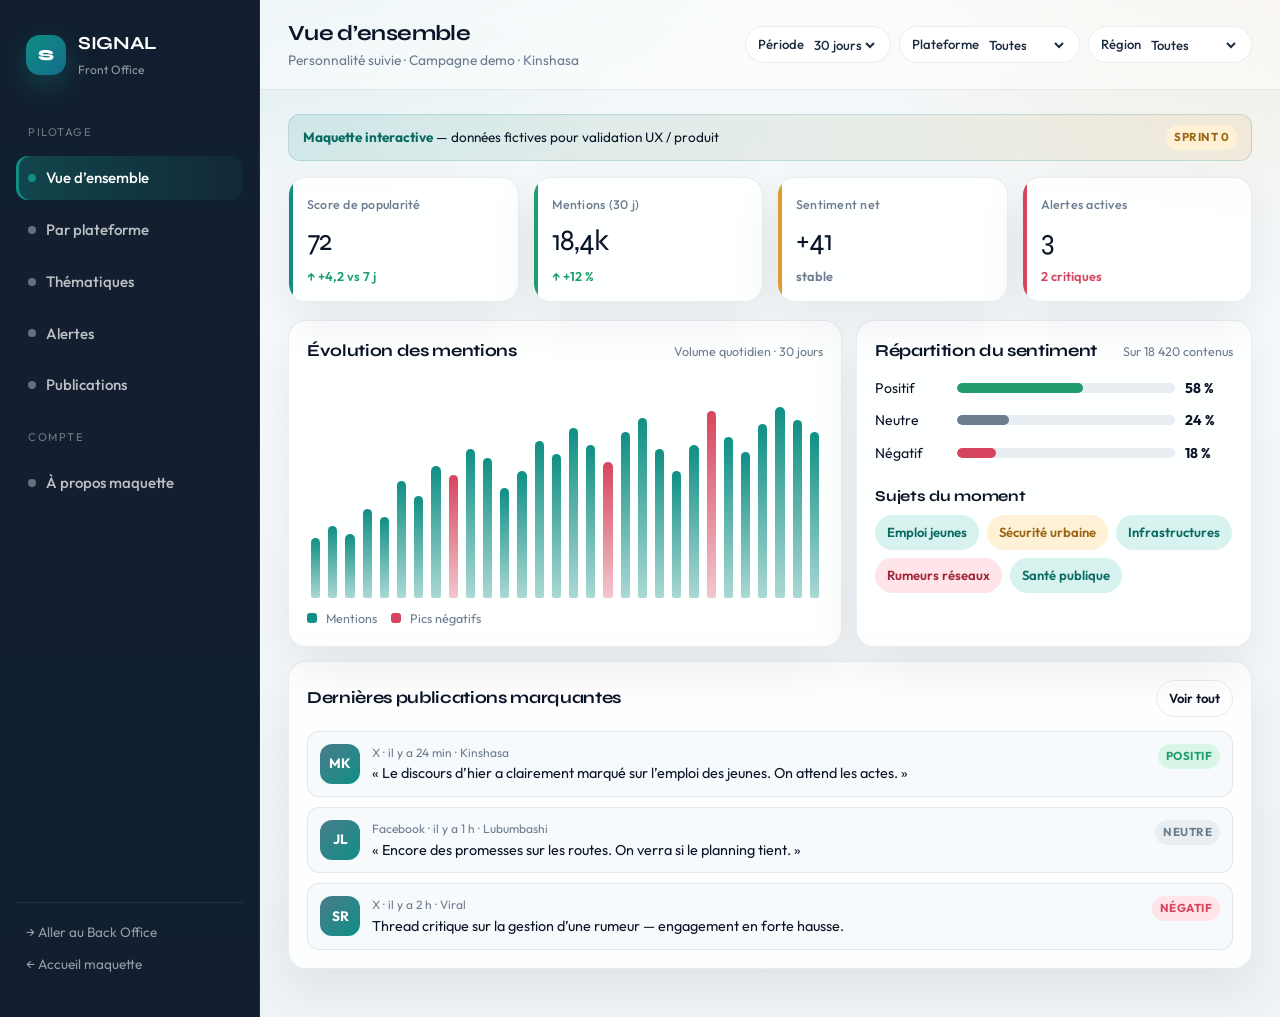
==== fo.html @ 2cfcccd9 "Publish SIGNAL mockup for GitHub Pages Co-authored-by: Cursor <cursoragent@cursor.com>" ====
<!DOCTYPE html>
<html lang="fr">
<head>
  <meta charset="UTF-8" />
  <meta name="viewport" content="width=device-width, initial-scale=1" />
  <title>SIGNAL — Front Office</title>
  <link rel="stylesheet" href="assets/styles.css" />
</head>
<body>
  <div class="app">
    <aside class="sidebar">
      <div class="brand">
        <div class="logo-mark">S</div>
        <div>
          <strong>SIGNAL</strong>
          <span>Front Office</span>
        </div>
      </div>

      <div class="nav-label">Pilotage</div>
      <button class="nav-item active" data-view="overview"><span class="dot"></span> Vue d’ensemble</button>
      <button class="nav-item" data-view="platforms"><span class="dot"></span> Par plateforme</button>
      <button class="nav-item" data-view="themes"><span class="dot"></span> Thématiques</button>
      <button class="nav-item" data-view="alerts"><span class="dot"></span> Alertes</button>
      <button class="nav-item" data-view="feed"><span class="dot"></span> Publications</button>

      <div class="nav-label">Compte</div>
      <button class="nav-item" data-view="about"><span class="dot"></span> À propos maquette</button>

      <div class="sidebar-foot">
        <a href="bo.html">→ Aller au Back Office</a>
        <a href="index.html">← Accueil maquette</a>
      </div>
    </aside>

    <div class="main">
      <header class="topbar">
        <div>
          <h1 id="page-title">Vue d’ensemble</h1>
          <div class="sub">Personnalité suivie · Campagne demo · Kinshasa</div>
        </div>
        <div class="filters">
          <label class="chip">Période
            <select>
              <option>7 jours</option>
              <option selected>30 jours</option>
              <option>90 jours</option>
            </select>
          </label>
          <label class="chip">Plateforme
            <select>
              <option selected>Toutes</option>
              <option>X / Twitter</option>
              <option>Facebook</option>
              <option>TikTok</option>
            </select>
          </label>
          <label class="chip">Région
            <select>
              <option selected>Toutes</option>
              <option>Kinshasa</option>
              <option>Lubumbashi</option>
              <option>Goma</option>
            </select>
          </label>
        </div>
      </header>

      <div class="content">
        <div class="mock-banner">
          <span><strong>Maquette interactive</strong> — données fictives pour validation UX / produit</span>
          <span class="badge warn">Sprint 0</span>
        </div>

        <!-- OVERVIEW -->
        <section class="view active" id="view-overview">
          <div class="metrics">
            <article class="metric" style="--accent:#0f8f84">
              <div class="label">Score de popularité</div>
              <div class="value">72</div>
              <div class="delta up">↑ +4,2 vs 7 j</div>
            </article>
            <article class="metric" style="--accent:#1f9d6c">
              <div class="label">Mentions (30 j)</div>
              <div class="value">18,4k</div>
              <div class="delta up">↑ +12 %</div>
            </article>
            <article class="metric" style="--accent:#e09b2d">
              <div class="label">Sentiment net</div>
              <div class="value">+41</div>
              <div class="delta flat">stable</div>
            </article>
            <article class="metric" style="--accent:#d6455d">
              <div class="label">Alertes actives</div>
              <div class="value">3</div>
              <div class="delta down">2 critiques</div>
            </article>
          </div>

          <div class="grid-2">
            <div class="panel">
              <div class="panel-h">
                <h2>Évolution des mentions</h2>
                <span class="hint">Volume quotidien · 30 jours</span>
              </div>
              <div class="chart" id="chart-mentions"></div>
              <div class="chart-legend">
                <span><i style="background:#0f8f84"></i> Mentions</span>
                <span><i style="background:#d6455d"></i> Pics négatifs</span>
              </div>
            </div>
            <div class="panel">
              <div class="panel-h">
                <h2>Répartition du sentiment</h2>
                <span class="hint">Sur 18 420 contenus</span>
              </div>
              <div class="sentiment">
                <div class="sent-row"><span>Positif</span><div class="sent-track"><div class="sent-fill pos"></div></div><strong>58 %</strong></div>
                <div class="sent-row"><span>Neutre</span><div class="sent-track"><div class="sent-fill neu"></div></div><strong>24 %</strong></div>
                <div class="sent-row"><span>Négatif</span><div class="sent-track"><div class="sent-fill neg"></div></div><strong>18 %</strong></div>
              </div>
              <div style="margin-top:22px">
                <div class="panel-h" style="margin-bottom:8px"><h2 style="font-size:0.95rem">Sujets du moment</h2></div>
                <div class="topics">
                  <span class="tag">Emploi jeunes</span>
                  <span class="tag hot">Sécurité urbaine</span>
                  <span class="tag">Infrastructures</span>
                  <span class="tag risk">Rumeurs réseaux</span>
                  <span class="tag">Santé publique</span>
                </div>
              </div>
            </div>
          </div>

          <div class="panel">
            <div class="panel-h">
              <h2>Dernières publications marquantes</h2>
              <button class="btn btn-ghost" data-goto="feed" style="padding:8px 12px;font-size:0.82rem">Voir tout</button>
            </div>
            <div class="feed">
              <div class="feed-item">
                <div class="avatar">MK</div>
                <div>
                  <div class="meta">X · il y a 24 min · Kinshasa</div>
                  <div class="text">« Le discours d’hier a clairement marqué sur l’emploi des jeunes. On attend les actes. »</div>
                </div>
                <span class="badge pos">Positif</span>
              </div>
              <div class="feed-item">
                <div class="avatar">JL</div>
                <div>
                  <div class="meta">Facebook · il y a 1 h · Lubumbashi</div>
                  <div class="text">« Encore des promesses sur les routes. On verra si le planning tient. »</div>
                </div>
                <span class="badge neu">Neutre</span>
              </div>
              <div class="feed-item">
                <div class="avatar">SR</div>
                <div>
                  <div class="meta">X · il y a 2 h · Viral</div>
                  <div class="text">Thread critique sur la gestion d’une rumeur — engagement en forte hausse.</div>
                </div>
                <span class="badge neg">Négatif</span>
              </div>
            </div>
          </div>
        </section>

        <!-- PLATFORMS -->
        <section class="view" id="view-platforms">
          <div class="platform-row">
            <div class="platform">
              <h3>X / Twitter</h3>
              <div class="stat"><span>Mentions</span><strong>9 820</strong></div>
              <div class="stat"><span>Engagement</span><strong>4,8 %</strong></div>
              <div class="stat"><span>Sentiment +</span><strong>54 %</strong></div>
              <div class="spark" data-spark="8,14,10,18,22,16,25,20,28,19"></div>
            </div>
            <div class="platform">
              <h3>Facebook</h3>
              <div class="stat"><span>Mentions</span><strong>6 140</strong></div>
              <div class="stat"><span>Partages</span><strong>2 310</strong></div>
              <div class="stat"><span>Sentiment +</span><strong>61 %</strong></div>
              <div class="spark" data-spark="5,9,12,11,15,14,18,16,17,21"></div>
            </div>
            <div class="platform">
              <h3>TikTok</h3>
              <div class="stat"><span>Mentions</span><strong>2 460</strong></div>
              <div class="stat"><span>Vues est.</span><strong>1,2 M</strong></div>
              <div class="stat"><span>Sentiment +</span><strong>49 %</strong></div>
              <div class="spark" data-spark="3,4,8,6,12,20,18,24,22,30"></div>
            </div>
          </div>
          <div class="panel" style="margin-top:14px">
            <div class="panel-h">
              <h2>Lecture stratégique</h2>
            </div>
            <p style="color:var(--neu);font-size:0.95rem;max-width:70ch">
              X concentre le débat et les controverses. Facebook porte davantage le relais communautaire positif.
              TikTok reste partiel en V1 (selon accès API) mais montre une viralité jeune à surveiller.
            </p>
          </div>
        </section>

        <!-- THEMES -->
        <section class="view" id="view-themes">
          <div class="grid-2">
            <div class="panel">
              <div class="panel-h"><h2>Sujets dominants</h2><span class="hint">Cliquables (maquette)</span></div>
              <div class="topics" style="margin-bottom:18px">
                <button class="tag" type="button">Emploi jeunes · 22 %</button>
                <button class="tag hot" type="button">Sécurité urbaine · 18 %</button>
                <button class="tag" type="button">Infrastructures · 15 %</button>
                <button class="tag risk" type="button">Rumeurs · 11 %</button>
                <button class="tag" type="button">Santé · 9 %</button>
                <button class="tag" type="button">Éducation · 8 %</button>
              </div>
              <div class="chart" id="chart-themes"></div>
            </div>
            <div class="panel">
              <div class="panel-h"><h2>Points de crispation</h2></div>
              <div class="alert-list">
                <div class="alert watch">
                  <div class="alert-ico">!</div>
                  <div>
                    <strong>Sécurité urbaine</strong>
                    <div class="meta" style="color:var(--neu);font-size:0.82rem;margin-top:4px">Hausse des mentions négatives le soir · 48 h</div>
                  </div>
                  <span class="badge warn">Watch</span>
                </div>
                <div class="alert critical">
                  <div class="alert-ico">↑</div>
                  <div>
                    <strong>Rumeurs réseaux</strong>
                    <div class="meta" style="color:var(--neu);font-size:0.82rem;margin-top:4px">Pic d’engagement +210 % vs moyenne</div>
                  </div>
                  <span class="badge neg">Critique</span>
                </div>
              </div>
            </div>
          </div>
        </section>

        <!-- ALERTS -->
        <section class="view" id="view-alerts">
          <div class="metrics" style="grid-template-columns:repeat(3,1fr)">
            <article class="metric" style="--accent:#d6455d"><div class="label">Critiques</div><div class="value">2</div></article>
            <article class="metric" style="--accent:#e09b2d"><div class="label">À surveiller</div><div class="value">1</div></article>
            <article class="metric" style="--accent:#0f8f84"><div class="label">Résolues (7 j)</div><div class="value">5</div></article>
          </div>
          <div class="panel">
            <div class="panel-h"><h2>File d’alertes</h2></div>
            <div class="alert-list">
              <div class="alert critical">
                <div class="alert-ico">↑</div>
                <div>
                  <strong>Pic de mentions négatives — Rumeurs</strong>
                  <div style="color:var(--neu);font-size:0.85rem;margin-top:4px">Détecté il y a 46 min · X · Seuil volume ×2,1</div>
                </div>
                <span class="badge neg">Critique</span>
              </div>
              <div class="alert critical">
                <div class="alert-ico">⚡</div>
                <div>
                  <strong>Viralité soudaine d’un thread critique</strong>
                  <div style="color:var(--neu);font-size:0.85rem;margin-top:4px">Il y a 2 h · X · Engagement anormal</div>
                </div>
                <span class="badge neg">Critique</span>
              </div>
              <div class="alert watch">
                <div class="alert-ico">~</div>
                <div>
                  <strong>Sécurité urbaine — tonalité en baisse le soir</strong>
                  <div style="color:var(--neu);font-size:0.85rem;margin-top:4px">Il y a 5 h · Multi-plateformes</div>
                </div>
                <span class="badge warn">Watch</span>
              </div>
            </div>
          </div>
        </section>

        <!-- FEED -->
        <section class="view" id="view-feed">
          <div class="toolbar">
            <input class="input" type="search" placeholder="Rechercher une publication…" />
            <div class="pill-switch">
              <button class="active" type="button">Tous</button>
              <button type="button">Positif</button>
              <button type="button">Négatif</button>
            </div>
            <button class="btn btn-ghost" type="button">Export Excel</button>
          </div>
          <div class="panel">
            <div class="feed" id="full-feed"></div>
          </div>
        </section>

        <!-- ABOUT -->
        <section class="view" id="view-about">
          <div class="panel">
            <div class="panel-h"><h2>Objectif de cette maquette</h2></div>
            <p style="max-width:65ch;color:var(--neu);margin-bottom:14px">
              Valider avec M. Akim l’ergonomie du Front Office avant développement :
              hiérarchie visuelle, filtres, vues métier, alertes et lisibilité décideur.
            </p>
            <div class="topics">
              <span class="tag">Non technique</span>
              <span class="tag">Lecture rapide</span>
              <span class="tag hot">Mobile-friendly</span>
              <span class="tag">Pack C · 3 mois</span>
            </div>
          </div>
        </section>
      </div>
    </div>
  </div>
  <script src="assets/app.js"></script>
</body>
</html>
---- assets/styles.css ----
/* SIGNAL — Design system maquette */
@import url('https://fonts.googleapis.com/css2?family=Outfit:wght@300;400;500;600;700&family=Syne:wght@600;700;800&display=swap');

:root {
  --ink: #0a1628;
  --ink-soft: #1c2d42;
  --mist: #e8eef2;
  --paper: #f7fafc;
  --white: #ffffff;
  --teal: #0f8f84;
  --teal-deep: #0a6b63;
  --teal-soft: #d8f3ef;
  --amber: #e09b2d;
  --amber-soft: #fff1d6;
  --rose: #d6455d;
  --rose-soft: #ffe4e9;
  --pos: #1f9d6c;
  --pos-soft: #d9f5e8;
  --neg: #d6455d;
  --neu: #6b7c8f;
  --line: rgba(10, 22, 40, 0.08);
  --shadow: 0 18px 50px rgba(10, 22, 40, 0.08);
  --radius: 18px;
  --radius-sm: 12px;
  --nav-w: 260px;
  --font-display: "Syne", sans-serif;
  --font-body: "Outfit", sans-serif;
}

*, *::before, *::after { box-sizing: border-box; margin: 0; padding: 0; }

html { scroll-behavior: smooth; }

body {
  font-family: var(--font-body);
  color: var(--ink);
  background:
    radial-gradient(1200px 600px at 10% -10%, rgba(15, 143, 132, 0.16), transparent 55%),
    radial-gradient(900px 500px at 100% 0%, rgba(224, 155, 45, 0.12), transparent 50%),
    linear-gradient(180deg, #f3f7fa 0%, var(--paper) 40%, #eef3f7 100%);
  min-height: 100vh;
  line-height: 1.45;
  -webkit-font-smoothing: antialiased;
}

a { color: inherit; text-decoration: none; }
button { font: inherit; cursor: pointer; border: none; background: none; }
img { max-width: 100%; display: block; }

/* —— Entry / gate —— */
.gate {
  min-height: 100vh;
  display: grid;
  place-items: center;
  padding: 40px 24px;
}

.gate-inner {
  width: min(1080px, 100%);
  animation: rise 0.7s ease both;
}

@keyframes rise {
  from { opacity: 0; transform: translateY(18px); }
  to { opacity: 1; transform: none; }
}

.gate-brand {
  display: flex;
  align-items: center;
  gap: 14px;
  margin-bottom: 28px;
}

.logo-mark {
  width: 48px;
  height: 48px;
  border-radius: 14px;
  background: linear-gradient(135deg, var(--teal), #146b8a);
  display: grid;
  place-items: center;
  color: white;
  font-family: var(--font-display);
  font-weight: 800;
  font-size: 1.1rem;
  box-shadow: 0 10px 30px rgba(15, 143, 132, 0.35);
}

.gate-brand h1 {
  font-family: var(--font-display);
  font-size: 2rem;
  letter-spacing: -0.03em;
  line-height: 1;
}

.gate-brand p {
  color: var(--neu);
  font-size: 0.95rem;
  margin-top: 4px;
}

.gate-hero {
  background: linear-gradient(135deg, rgba(10, 22, 40, 0.96), rgba(15, 80, 90, 0.92));
  color: white;
  border-radius: 28px;
  padding: 42px 44px;
  margin-bottom: 28px;
  position: relative;
  overflow: hidden;
}

.gate-hero::after {
  content: "";
  position: absolute;
  inset: auto -10% -40% 40%;
  height: 280px;
  background: radial-gradient(circle, rgba(15, 143, 132, 0.45), transparent 65%);
  pointer-events: none;
}

.gate-hero h2 {
  font-family: var(--font-display);
  font-size: clamp(1.8rem, 4vw, 2.6rem);
  letter-spacing: -0.04em;
  max-width: 14ch;
  margin-bottom: 12px;
  position: relative;
  z-index: 1;
}

.gate-hero p {
  max-width: 46ch;
  color: rgba(255, 255, 255, 0.78);
  font-size: 1.05rem;
  position: relative;
  z-index: 1;
}

.gate-grid {
  display: grid;
  grid-template-columns: repeat(2, 1fr);
  gap: 18px;
}

@media (max-width: 800px) {
  .gate-grid { grid-template-columns: 1fr; }
  .gate-hero { padding: 28px; }
}

.gate-card {
  background: rgba(255, 255, 255, 0.82);
  backdrop-filter: blur(12px);
  border: 1px solid var(--line);
  border-radius: 24px;
  padding: 28px;
  transition: transform 0.25s ease, box-shadow 0.25s ease;
  box-shadow: var(--shadow);
}

.gate-card:hover {
  transform: translateY(-4px);
  box-shadow: 0 24px 60px rgba(10, 22, 40, 0.12);
}

.gate-card .eyebrow {
  font-size: 0.75rem;
  letter-spacing: 0.12em;
  text-transform: uppercase;
  color: var(--teal);
  font-weight: 600;
  margin-bottom: 10px;
}

.gate-card h3 {
  font-family: var(--font-display);
  font-size: 1.45rem;
  letter-spacing: -0.03em;
  margin-bottom: 8px;
}

.gate-card p {
  color: var(--neu);
  margin-bottom: 22px;
  font-size: 0.98rem;
}

.btn {
  display: inline-flex;
  align-items: center;
  gap: 8px;
  padding: 12px 18px;
  border-radius: 999px;
  font-weight: 600;
  font-size: 0.95rem;
  transition: transform 0.15s ease, background 0.15s ease;
}

.btn:active { transform: scale(0.98); }

.btn-primary {
  background: var(--ink);
  color: white;
}

.btn-primary:hover { background: var(--ink-soft); }

.btn-teal {
  background: var(--teal);
  color: white;
}

.btn-teal:hover { background: var(--teal-deep); }

.btn-ghost {
  background: transparent;
  border: 1px solid var(--line);
  color: var(--ink);
}

.btn-ghost:hover { background: var(--mist); }

/* —— App shell —— */
.app {
  display: grid;
  grid-template-columns: var(--nav-w) 1fr;
  min-height: 100vh;
}

@media (max-width: 980px) {
  .app { grid-template-columns: 1fr; }
  .sidebar { position: sticky; top: 0; z-index: 20; }
}

.sidebar {
  background: rgba(10, 22, 40, 0.96);
  color: white;
  padding: 22px 16px;
  display: flex;
  flex-direction: column;
  gap: 8px;
  border-right: 1px solid rgba(255, 255, 255, 0.06);
}

.sidebar .brand {
  display: flex;
  align-items: center;
  gap: 12px;
  padding: 8px 10px 22px;
}

.sidebar .brand .logo-mark {
  width: 40px;
  height: 40px;
  font-size: 0.95rem;
}

.sidebar .brand strong {
  font-family: var(--font-display);
  font-size: 1.15rem;
  display: block;
  letter-spacing: -0.02em;
}

.sidebar .brand span {
  font-size: 0.75rem;
  color: rgba(255, 255, 255, 0.55);
}

.nav-label {
  font-size: 0.7rem;
  letter-spacing: 0.14em;
  text-transform: uppercase;
  color: rgba(255, 255, 255, 0.4);
  padding: 14px 12px 8px;
}

.nav-item {
  display: flex;
  align-items: center;
  gap: 10px;
  padding: 11px 12px;
  border-radius: 12px;
  color: rgba(255, 255, 255, 0.72);
  font-weight: 500;
  font-size: 0.94rem;
  transition: background 0.15s ease, color 0.15s ease;
}

.nav-item:hover {
  background: rgba(255, 255, 255, 0.06);
  color: white;
}

.nav-item.active {
  background: linear-gradient(90deg, rgba(15, 143, 132, 0.35), rgba(15, 143, 132, 0.08));
  color: white;
  box-shadow: inset 3px 0 0 var(--teal);
}

.nav-item .dot {
  width: 8px;
  height: 8px;
  border-radius: 50%;
  background: currentColor;
  opacity: 0.5;
}

.nav-item.active .dot { background: var(--teal); opacity: 1; }

.sidebar-foot {
  margin-top: auto;
  padding: 14px 10px;
  border-top: 1px solid rgba(255, 255, 255, 0.08);
}

.sidebar-foot a {
  display: block;
  color: rgba(255, 255, 255, 0.55);
  font-size: 0.85rem;
  padding: 6px 0;
}

.sidebar-foot a:hover { color: white; }

.main {
  display: flex;
  flex-direction: column;
  min-width: 0;
}

.topbar {
  display: flex;
  align-items: center;
  justify-content: space-between;
  gap: 16px;
  padding: 18px 28px;
  border-bottom: 1px solid var(--line);
  background: rgba(255, 255, 255, 0.55);
  backdrop-filter: blur(14px);
  position: sticky;
  top: 0;
  z-index: 10;
}

.topbar h1 {
  font-family: var(--font-display);
  font-size: 1.35rem;
  letter-spacing: -0.03em;
}

.topbar .sub {
  color: var(--neu);
  font-size: 0.86rem;
  margin-top: 2px;
}

.filters {
  display: flex;
  flex-wrap: wrap;
  gap: 8px;
  align-items: center;
}

.chip {
  display: inline-flex;
  align-items: center;
  gap: 6px;
  padding: 8px 12px;
  border-radius: 999px;
  background: white;
  border: 1px solid var(--line);
  font-size: 0.82rem;
  font-weight: 500;
  color: var(--ink-soft);
}

.chip select {
  border: none;
  background: transparent;
  font: inherit;
  color: inherit;
  outline: none;
  cursor: pointer;
}

.content {
  padding: 24px 28px 48px;
  animation: rise 0.45s ease both;
}

.view { display: none; }
.view.active { display: block; }

/* —— Metrics —— */
.metrics {
  display: grid;
  grid-template-columns: repeat(4, 1fr);
  gap: 14px;
  margin-bottom: 18px;
}

@media (max-width: 1100px) {
  .metrics { grid-template-columns: repeat(2, 1fr); }
}

@media (max-width: 560px) {
  .metrics { grid-template-columns: 1fr; }
}

.metric {
  background: rgba(255, 255, 255, 0.88);
  border: 1px solid var(--line);
  border-radius: var(--radius);
  padding: 18px 18px 16px;
  box-shadow: var(--shadow);
  position: relative;
  overflow: hidden;
}

.metric::before {
  content: "";
  position: absolute;
  inset: 0 auto 0 0;
  width: 4px;
  background: var(--accent, var(--teal));
}

.metric .label {
  font-size: 0.78rem;
  color: var(--neu);
  font-weight: 500;
  letter-spacing: 0.02em;
}

.metric .value {
  font-family: var(--font-display);
  font-size: 1.85rem;
  letter-spacing: -0.04em;
  margin: 6px 0 4px;
}

.metric .delta {
  font-size: 0.8rem;
  font-weight: 600;
}

.delta.up { color: var(--pos); }
.delta.down { color: var(--neg); }
.delta.flat { color: var(--neu); }

/* —— Layout panels —— */
.grid-2 {
  display: grid;
  grid-template-columns: 1.4fr 1fr;
  gap: 14px;
  margin-bottom: 14px;
}

.grid-3 {
  display: grid;
  grid-template-columns: repeat(3, 1fr);
  gap: 14px;
  margin-bottom: 14px;
}

@media (max-width: 980px) {
  .grid-2, .grid-3 { grid-template-columns: 1fr; }
}

.panel {
  background: rgba(255, 255, 255, 0.88);
  border: 1px solid var(--line);
  border-radius: var(--radius);
  padding: 18px;
  box-shadow: var(--shadow);
}

.panel-h {
  display: flex;
  align-items: center;
  justify-content: space-between;
  margin-bottom: 14px;
  gap: 10px;
}

.panel-h h2 {
  font-family: var(--font-display);
  font-size: 1.05rem;
  letter-spacing: -0.02em;
}

.panel-h .hint {
  font-size: 0.78rem;
  color: var(--neu);
}

/* —— Chart fake —— */
.chart {
  height: 220px;
  display: flex;
  align-items: flex-end;
  gap: 8px;
  padding: 8px 4px 0;
}

.chart .bar {
  flex: 1;
  border-radius: 8px 8px 4px 4px;
  background: linear-gradient(180deg, var(--teal), rgba(15, 143, 132, 0.35));
  min-height: 12px;
  position: relative;
  transition: filter 0.15s ease;
}

.chart .bar:hover { filter: brightness(1.08); }

.chart .bar.neg {
  background: linear-gradient(180deg, var(--rose), rgba(214, 69, 93, 0.3));
}

.chart-legend {
  display: flex;
  gap: 14px;
  margin-top: 12px;
  font-size: 0.78rem;
  color: var(--neu);
}

.chart-legend i {
  display: inline-block;
  width: 10px;
  height: 10px;
  border-radius: 3px;
  margin-right: 6px;
}

/* —— Sentiment —— */
.sentiment {
  display: grid;
  gap: 12px;
}

.sent-row {
  display: grid;
  grid-template-columns: 72px 1fr 48px;
  gap: 10px;
  align-items: center;
  font-size: 0.88rem;
}

.sent-track {
  height: 10px;
  background: var(--mist);
  border-radius: 999px;
  overflow: hidden;
}

.sent-fill {
  height: 100%;
  border-radius: inherit;
}

.sent-fill.pos { background: var(--pos); width: 58%; }
.sent-fill.neu { background: var(--neu); width: 24%; }
.sent-fill.neg { background: var(--neg); width: 18%; }

/* —— Topics / tags —— */
.topics {
  display: flex;
  flex-wrap: wrap;
  gap: 8px;
}

.tag {
  padding: 8px 12px;
  border-radius: 999px;
  background: var(--teal-soft);
  color: var(--teal-deep);
  font-size: 0.82rem;
  font-weight: 600;
}

.tag.hot { background: var(--amber-soft); color: #9a6410; }
.tag.risk { background: var(--rose-soft); color: #a0273b; }

/* —— Feed —— */
.feed { display: grid; gap: 10px; }

.feed-item {
  display: grid;
  grid-template-columns: auto 1fr auto;
  gap: 12px;
  padding: 12px;
  border-radius: var(--radius-sm);
  border: 1px solid var(--line);
  background: var(--paper);
}

.avatar {
  width: 40px;
  height: 40px;
  border-radius: 12px;
  background: linear-gradient(135deg, #4a7c8c, #0f8f84);
  color: white;
  display: grid;
  place-items: center;
  font-weight: 700;
  font-size: 0.85rem;
}

.feed-item .meta {
  font-size: 0.75rem;
  color: var(--neu);
  margin-bottom: 2px;
}

.feed-item .text {
  font-size: 0.9rem;
}

.badge {
  display: inline-flex;
  align-items: center;
  padding: 4px 8px;
  border-radius: 999px;
  font-size: 0.72rem;
  font-weight: 700;
  text-transform: uppercase;
  letter-spacing: 0.04em;
  height: fit-content;
}

.badge.pos { background: var(--pos-soft); color: var(--pos); }
.badge.neg { background: var(--rose-soft); color: var(--neg); }
.badge.neu { background: var(--mist); color: var(--neu); }
.badge.warn { background: var(--amber-soft); color: #9a6410; }

/* —— Platform tabs —— */
.platform-row {
  display: grid;
  grid-template-columns: repeat(3, 1fr);
  gap: 12px;
}

.platform {
  border: 1px solid var(--line);
  border-radius: var(--radius);
  padding: 16px;
  background: white;
}

.platform h3 {
  font-family: var(--font-display);
  font-size: 1rem;
  margin-bottom: 10px;
}

.platform .stat {
  display: flex;
  justify-content: space-between;
  font-size: 0.85rem;
  padding: 6px 0;
  border-bottom: 1px dashed var(--line);
}

.platform .stat:last-child { border-bottom: none; }

/* —— Alerts —— */
.alert-list { display: grid; gap: 10px; }

.alert {
  display: grid;
  grid-template-columns: auto 1fr auto;
  gap: 12px;
  align-items: start;
  padding: 14px;
  border-radius: var(--radius-sm);
  border: 1px solid var(--line);
  background: white;
}

.alert.critical { border-color: rgba(214, 69, 93, 0.35); background: #fff8f9; }
.alert.watch { border-color: rgba(224, 155, 45, 0.4); background: #fffbf2; }

.alert-ico {
  width: 36px;
  height: 36px;
  border-radius: 10px;
  display: grid;
  place-items: center;
  font-weight: 800;
  font-size: 0.85rem;
}

.alert.critical .alert-ico { background: var(--rose-soft); color: var(--rose); }
.alert.watch .alert-ico { background: var(--amber-soft); color: #9a6410; }

/* —— Tables (BO) —— */
.table-wrap { overflow: auto; }

table {
  width: 100%;
  border-collapse: collapse;
  font-size: 0.88rem;
}

th {
  text-align: left;
  font-size: 0.72rem;
  letter-spacing: 0.08em;
  text-transform: uppercase;
  color: var(--neu);
  padding: 10px 12px;
  border-bottom: 1px solid var(--line);
}

td {
  padding: 12px;
  border-bottom: 1px solid var(--line);
  vertical-align: middle;
}

tr:hover td { background: rgba(15, 143, 132, 0.04); }

.status {
  display: inline-flex;
  align-items: center;
  gap: 6px;
  font-weight: 600;
  font-size: 0.8rem;
}

.status::before {
  content: "";
  width: 8px;
  height: 8px;
  border-radius: 50%;
  background: currentColor;
}

.status.ok { color: var(--pos); }
.status.err { color: var(--neg); }
.status.warn { color: var(--amber); }

.toolbar {
  display: flex;
  flex-wrap: wrap;
  gap: 8px;
  margin-bottom: 14px;
}

.input {
  padding: 10px 12px;
  border-radius: 10px;
  border: 1px solid var(--line);
  background: white;
  font: inherit;
  min-width: 180px;
}

.pill-switch {
  display: inline-flex;
  background: var(--mist);
  border-radius: 999px;
  padding: 3px;
}

.pill-switch button {
  padding: 7px 12px;
  border-radius: 999px;
  font-size: 0.8rem;
  font-weight: 600;
  color: var(--neu);
}

.pill-switch button.active {
  background: white;
  color: var(--ink);
  box-shadow: 0 2px 8px rgba(10, 22, 40, 0.08);
}

.mock-banner {
  display: flex;
  align-items: center;
  justify-content: space-between;
  gap: 12px;
  padding: 10px 14px;
  margin-bottom: 16px;
  border-radius: 12px;
  background: linear-gradient(90deg, rgba(15, 143, 132, 0.12), rgba(224, 155, 45, 0.1));
  border: 1px solid rgba(15, 143, 132, 0.2);
  font-size: 0.85rem;
}

.mock-banner strong { color: var(--teal-deep); }

.spark {
  height: 42px;
  display: flex;
  align-items: flex-end;
  gap: 3px;
}

.spark span {
  flex: 1;
  background: rgba(15, 143, 132, 0.55);
  border-radius: 2px;
}

.demo-note {
  margin-top: 20px;
  padding: 14px 16px;
  border-radius: 12px;
  border: 1px dashed rgba(10, 22, 40, 0.15);
  color: var(--neu);
  font-size: 0.85rem;
}
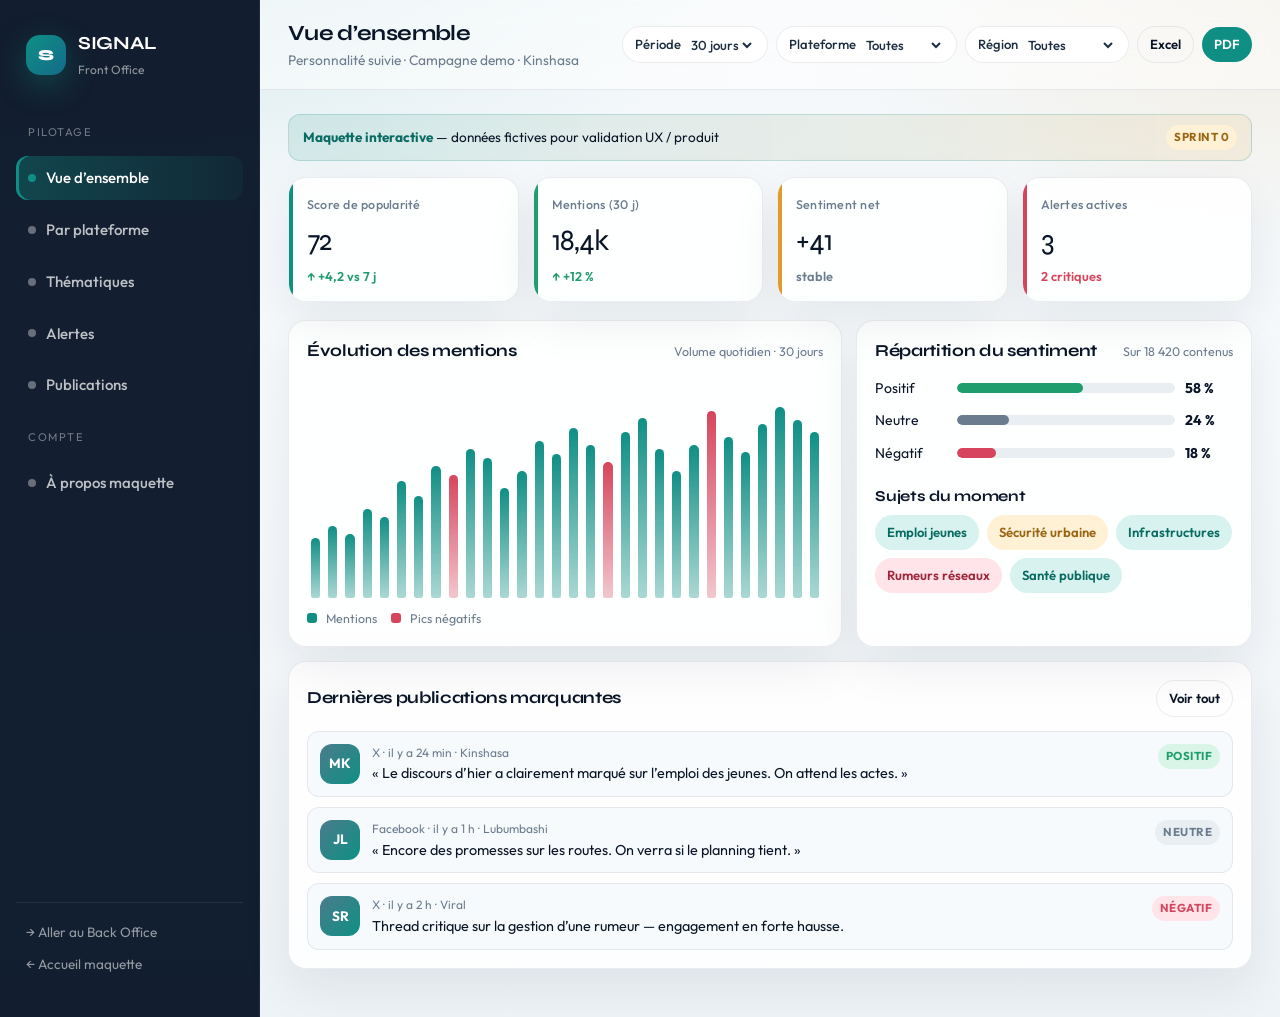
==== commit 0c2d8809: "Update mockup: topic posts, PDF export, source modal, alert thresholds Co-authored-by: Cursor <curso" ====
--- a/fo.html
+++ b/fo.html
@@ -63,6 +63,8 @@
               <option>Goma</option>
             </select>
           </label>
+          <button class="btn btn-ghost" type="button" data-export="excel" style="padding:8px 12px;font-size:0.82rem">Excel</button>
+          <button class="btn btn-teal" type="button" data-export="pdf" style="padding:8px 12px;font-size:0.82rem">PDF</button>
         </div>
       </header>
 
@@ -206,14 +208,14 @@
         <section class="view" id="view-themes">
           <div class="grid-2">
             <div class="panel">
-              <div class="panel-h"><h2>Sujets dominants</h2><span class="hint">Cliquables (maquette)</span></div>
-              <div class="topics" style="margin-bottom:18px">
-                <button class="tag" type="button">Emploi jeunes · 22 %</button>
-                <button class="tag hot" type="button">Sécurité urbaine · 18 %</button>
-                <button class="tag" type="button">Infrastructures · 15 %</button>
-                <button class="tag risk" type="button">Rumeurs · 11 %</button>
-                <button class="tag" type="button">Santé · 9 %</button>
-                <button class="tag" type="button">Éducation · 8 %</button>
+              <div class="panel-h"><h2>Sujets dominants</h2><span class="hint">Cliquez un sujet pour voir les publications</span></div>
+              <div class="topics" id="topic-tags" style="margin-bottom:18px">
+                <button class="tag" type="button" data-topic="emploi">Emploi jeunes · 22 %</button>
+                <button class="tag hot" type="button" data-topic="securite">Sécurité urbaine · 18 %</button>
+                <button class="tag" type="button" data-topic="infra">Infrastructures · 15 %</button>
+                <button class="tag risk" type="button" data-topic="rumeurs">Rumeurs · 11 %</button>
+                <button class="tag" type="button" data-topic="sante">Santé · 9 %</button>
+                <button class="tag" type="button" data-topic="education">Éducation · 8 %</button>
               </div>
               <div class="chart" id="chart-themes"></div>
             </div>
@@ -239,6 +241,16 @@
               </div>
             </div>
           </div>
+
+          <div class="topic-detail" id="topic-detail">
+            <div class="panel">
+              <div class="panel-h">
+                <h2 id="topic-detail-title">Publications liées</h2>
+                <button class="btn btn-ghost" type="button" id="topic-detail-close" style="padding:8px 12px;font-size:0.82rem">Fermer</button>
+              </div>
+              <div class="feed" id="topic-feed"></div>
+            </div>
+          </div>
         </section>
 
         <!-- ALERTS -->
@@ -288,7 +300,8 @@
               <button type="button">Positif</button>
               <button type="button">Négatif</button>
             </div>
-            <button class="btn btn-ghost" type="button">Export Excel</button>
+            <button class="btn btn-ghost" type="button" data-export="excel">Export Excel</button>
+            <button class="btn btn-teal" type="button" data-export="pdf">Export PDF</button>
           </div>
           <div class="panel">
             <div class="feed" id="full-feed"></div>
@@ -314,6 +327,7 @@
       </div>
     </div>
   </div>
+  <div class="toast" id="toast" role="status"></div>
   <script src="assets/app.js"></script>
 </body>
 </html>
--- a/assets/styles.css
+++ b/assets/styles.css
@@ -815,3 +815,155 @@
   color: var(--neu);
   font-size: 0.85rem;
 }
+
+/* —— Modal —— */
+.modal-backdrop {
+  position: fixed;
+  inset: 0;
+  background: rgba(10, 22, 40, 0.55);
+  backdrop-filter: blur(6px);
+  display: none;
+  align-items: center;
+  justify-content: center;
+  z-index: 100;
+  padding: 20px;
+}
+
+.modal-backdrop.open { display: flex; }
+
+.modal {
+  width: min(520px, 100%);
+  background: white;
+  border-radius: 20px;
+  box-shadow: 0 30px 80px rgba(10, 22, 40, 0.25);
+  padding: 22px;
+  animation: rise 0.3s ease both;
+}
+
+.modal h3 {
+  font-family: var(--font-display);
+  font-size: 1.2rem;
+  letter-spacing: -0.02em;
+  margin-bottom: 6px;
+}
+
+.modal .modal-sub {
+  color: var(--neu);
+  font-size: 0.88rem;
+  margin-bottom: 18px;
+}
+
+.form-grid {
+  display: grid;
+  gap: 12px;
+}
+
+.field label {
+  display: block;
+  font-size: 0.78rem;
+  font-weight: 600;
+  color: var(--neu);
+  margin-bottom: 6px;
+  letter-spacing: 0.02em;
+}
+
+.field input,
+.field select,
+.field textarea {
+  width: 100%;
+  padding: 11px 12px;
+  border-radius: 10px;
+  border: 1px solid var(--line);
+  background: var(--paper);
+  font: inherit;
+  outline: none;
+}
+
+.field input:focus,
+.field select:focus,
+.field textarea:focus {
+  border-color: rgba(15, 143, 132, 0.55);
+  box-shadow: 0 0 0 3px rgba(15, 143, 132, 0.12);
+}
+
+.modal-actions {
+  display: flex;
+  justify-content: flex-end;
+  gap: 8px;
+  margin-top: 18px;
+}
+
+/* —— Toast —— */
+.toast {
+  position: fixed;
+  right: 20px;
+  bottom: 20px;
+  z-index: 120;
+  background: var(--ink);
+  color: white;
+  padding: 12px 16px;
+  border-radius: 12px;
+  font-size: 0.9rem;
+  box-shadow: var(--shadow);
+  opacity: 0;
+  transform: translateY(10px);
+  pointer-events: none;
+  transition: opacity 0.2s ease, transform 0.2s ease;
+  max-width: min(360px, calc(100vw - 40px));
+}
+
+.toast.show {
+  opacity: 1;
+  transform: none;
+}
+
+/* —— Topic drill-down —— */
+.topic-detail {
+  display: none;
+  margin-top: 14px;
+}
+
+.topic-detail.open { display: block; }
+
+.topic-detail .panel {
+  border-color: rgba(15, 143, 132, 0.25);
+}
+
+.tag.active {
+  outline: 2px solid var(--teal);
+  outline-offset: 2px;
+}
+
+/* —— Thresholds —— */
+.threshold-row {
+  display: grid;
+  grid-template-columns: 1fr 120px;
+  gap: 12px;
+  align-items: center;
+  padding: 14px 0;
+  border-bottom: 1px solid var(--line);
+}
+
+.threshold-row:last-child { border-bottom: none; }
+
+.threshold-row strong {
+  display: block;
+  font-size: 0.95rem;
+}
+
+.threshold-row span {
+  color: var(--neu);
+  font-size: 0.82rem;
+}
+
+.threshold-row input[type="range"] {
+  width: 100%;
+  accent-color: var(--teal);
+}
+
+.threshold-value {
+  font-family: var(--font-display);
+  font-size: 1.2rem;
+  text-align: right;
+  color: var(--teal-deep);
+}
